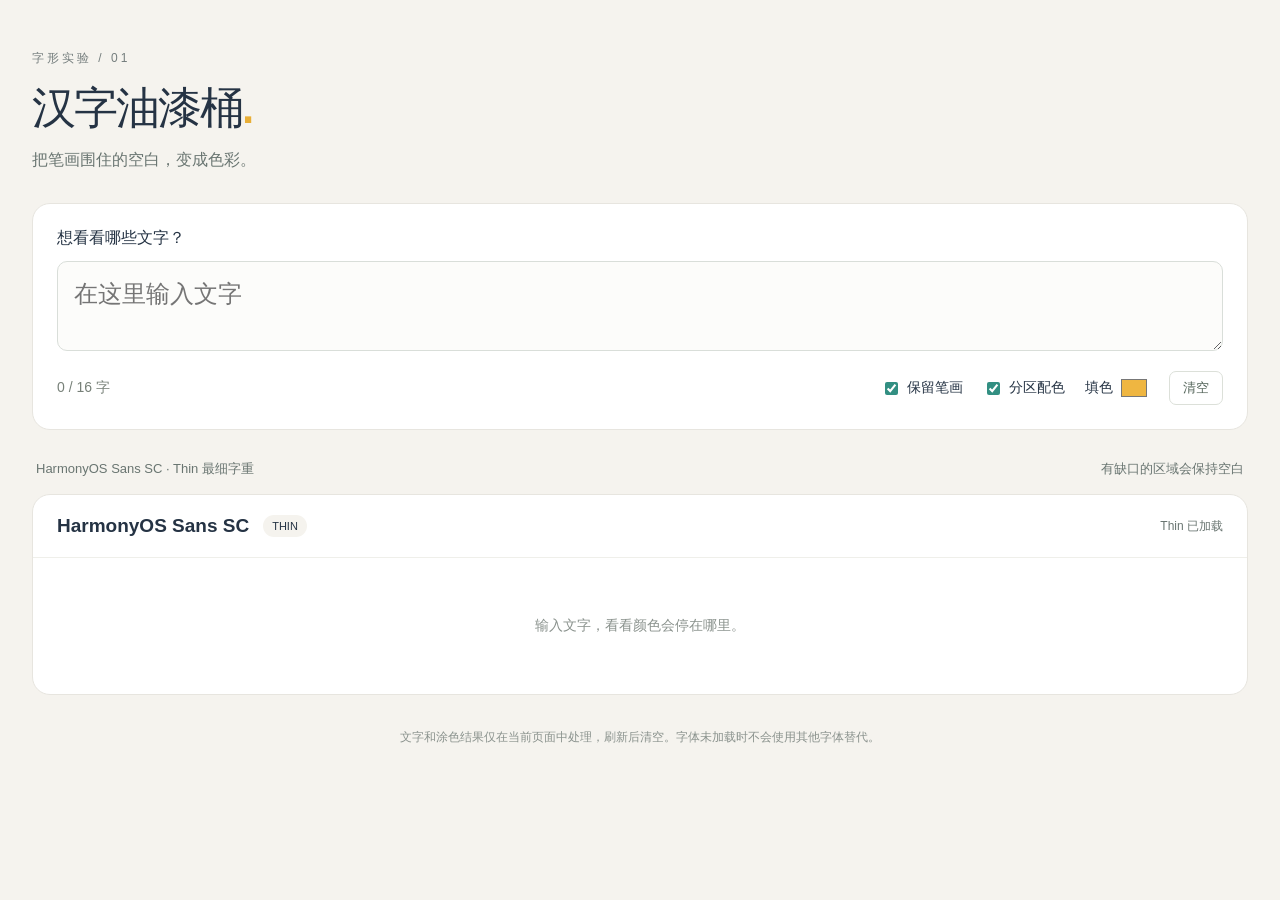
==== hanzi-paint-bucket/public/index.html @ df213ab4 "feat: add hanzi paint bucket and private puzzle generation" ====
<!doctype html>
<html lang="zh-CN">
<meta charset="utf-8">
<meta name="viewport" content="width=device-width, initial-scale=1">
<title>汉字油漆桶 · 字体实验室</title>
<link rel="stylesheet" href="./style.css">
<main>
  <header><span class="eyebrow">字形实验 / 01</span><h1>汉字油漆桶<span class="dot">.</span></h1><p>把笔画围住的空白，变成色彩。</p></header>
  <section class="controls" aria-label="输入与显示设置">
    <label for="text">想看看哪些文字？</label>
    <textarea id="text" rows="2" placeholder="在这里输入文字" autocomplete="off" spellcheck="false"></textarea>
    <div class="toolbar"><span id="count">最多显示 16 个非空白字符</span><label><input id="ink" type="checkbox" checked> 保留笔画</label><label><input id="multi" type="checkbox" checked> 分区配色</label><label class="color">填色 <input id="color" type="color" value="#efb641"></label><button id="clear" type="button">清空</button></div>
  </section>
  <p class="note">HarmonyOS Sans SC · Thin 最细字重<span>有缺口的区域会保持空白</span></p>
  <div id="results"></div>
  <footer>文字和涂色结果仅在当前页面中处理，刷新后清空。字体未加载时不会使用其他字体替代。</footer>
</main>
<script type="module" src="./app.js"></script>
</html>
---- hanzi-paint-bucket/public/style.css ----
:root{font-family:"Segoe UI","Microsoft YaHei",sans-serif;color:#253344;background:#f5f3ee;font-synthesis:none}*{box-sizing:border-box}body{margin:0}main{max-width:1280px;margin:auto;padding:48px 32px}header{margin-bottom:32px}.eyebrow{color:#747d7d;font-size:12px;letter-spacing:3px}h1{font-size:44px;letter-spacing:-2px;margin:12px 0}.dot{color:#e8ae36}header p{color:#697571;margin:0}.controls{background:#fff;border:1px solid #e7e5df;border-radius:18px;padding:24px}.controls>label{display:block;font-weight:600;margin-bottom:12px}textarea{width:100%;resize:vertical;border:1px solid #d9ded9;border-radius:10px;padding:16px;font:24px inherit;font-size:24px;background:#fcfcfa;color:inherit;min-height:90px}textarea:focus{outline:2px solid #49a99c;outline-offset:2px}.toolbar{display:flex;gap:20px;align-items:center;flex-wrap:wrap;margin-top:16px;font-size:14px}.toolbar>span{margin-right:auto;color:#778078}.toolbar label{display:flex;gap:6px;align-items:center}input{accent-color:#328f82}input[type=color]{width:30px;height:26px;padding:0;border:0;background:none}button,.upload{cursor:pointer;border:1px solid #dce0d9;background:white;color:#536459;padding:7px 13px;border-radius:7px;font-size:13px}.note{display:flex;justify-content:space-between;color:#697571;font-size:13px;margin:30px 4px 16px}.font-panel{background:white;border:1px solid #e7e5df;border-radius:18px;margin-bottom:20px;overflow:hidden}.panel-head{display:flex;align-items:center;gap:14px;padding:20px 24px;border-bottom:1px solid #efefea;flex-wrap:wrap}h2{margin:0;font-size:19px;font-weight:600}.badge{font-size:11px;background:#f5f3ee;padding:5px 9px;border-radius:20px}.status{margin-left:auto;font-size:12px;color:#697571}.status.error{color:#a35034}.upload input{max-width:180px;font-size:12px}.glyphs{display:grid;grid-template-columns:repeat(auto-fill,minmax(150px,1fr));padding:20px;gap:10px}.glyphs canvas{width:100%;max-width:200px;aspect-ratio:1;display:block;margin:auto}.empty{color:#8a928d;font-size:14px;padding:25px;grid-column:1/-1;text-align:center}footer{text-align:center;color:#8a928d;font-size:12px;margin-top:32px;line-height:1.8}@media(max-width:600px){main{padding:28px 16px}h1{font-size:36px}.controls{padding:18px}.note{display:block;line-height:1.8}.note span{display:block}.glyphs{grid-template-columns:repeat(2,minmax(0,1fr));padding:10px}.panel-head{padding:16px}.status{margin-left:0}.toolbar{gap:12px}.toolbar>span{width:100%}}
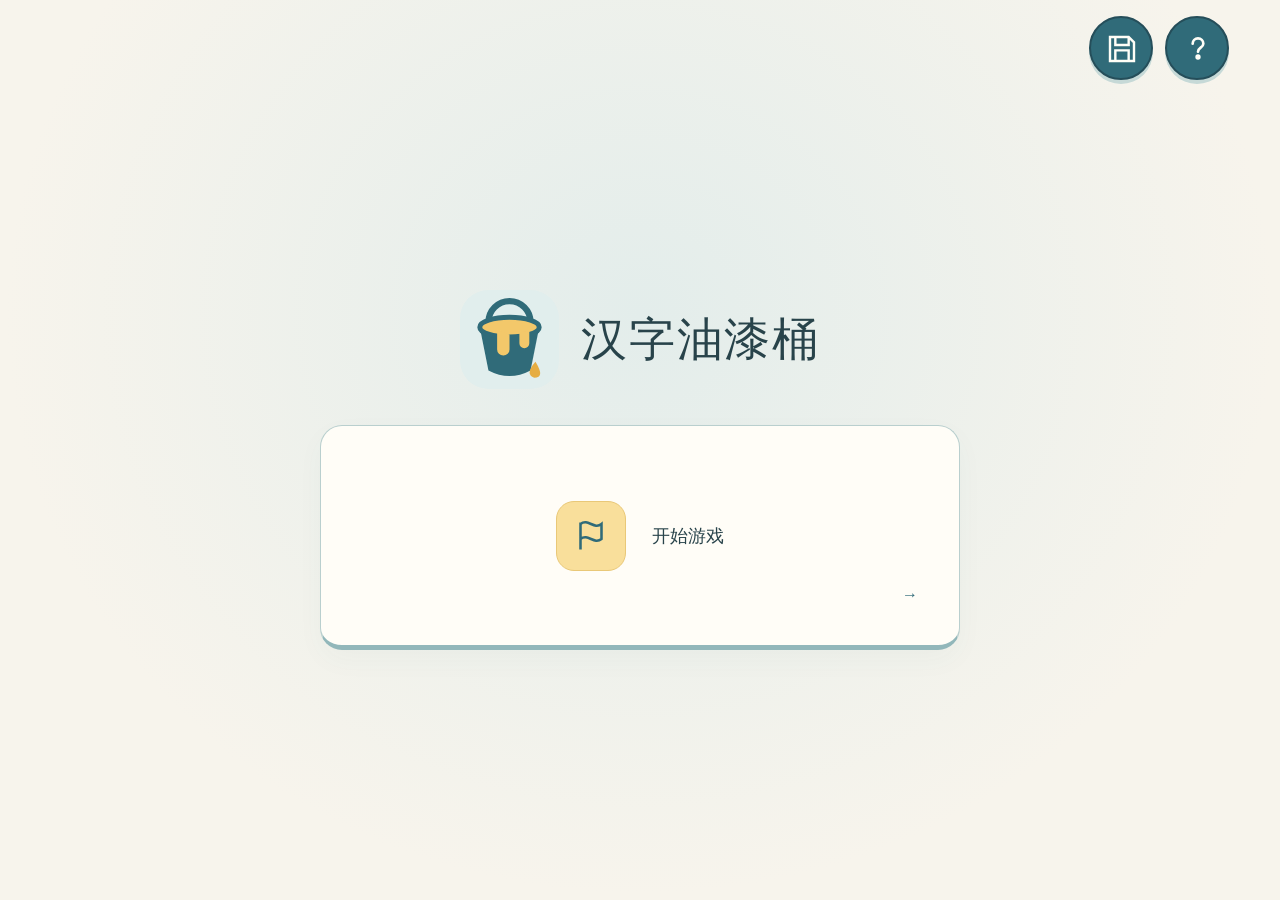
==== commit 2c270937: "feat(hanzi-paint-bucket): add encrypted campaign game and Pages deployment" ====
--- a/hanzi-paint-bucket/public/index.html
+++ b/hanzi-paint-bucket/public/index.html
@@ -1,19 +1,7 @@
-<!doctype html>
-<html lang="zh-CN">
-<meta charset="utf-8">
-<meta name="viewport" content="width=device-width, initial-scale=1">
-<title>汉字油漆桶 · 字体实验室</title>
-<link rel="stylesheet" href="./style.css">
-<main>
-  <header><span class="eyebrow">字形实验 / 01</span><h1>汉字油漆桶<span class="dot">.</span></h1><p>把笔画围住的空白，变成色彩。</p></header>
-  <section class="controls" aria-label="输入与显示设置">
-    <label for="text">想看看哪些文字？</label>
-    <textarea id="text" rows="2" placeholder="在这里输入文字" autocomplete="off" spellcheck="false"></textarea>
-    <div class="toolbar"><span id="count">最多显示 16 个非空白字符</span><label><input id="ink" type="checkbox" checked> 保留笔画</label><label><input id="multi" type="checkbox" checked> 分区配色</label><label class="color">填色 <input id="color" type="color" value="#efb641"></label><button id="clear" type="button">清空</button></div>
-  </section>
-  <p class="note">HarmonyOS Sans SC · Thin 最细字重<span>有缺口的区域会保持空白</span></p>
-  <div id="results"></div>
-  <footer>文字和涂色结果仅在当前页面中处理，刷新后清空。字体未加载时不会使用其他字体替代。</footer>
-</main>
-<script type="module" src="./app.js"></script>
-</html>
+<!doctype html><html lang="zh-CN"><head><meta charset="utf-8"><meta name="viewport" content="width=device-width,initial-scale=1"><meta name="theme-color" content="#f7f4ec"><title>汉字油漆桶</title><link rel="icon" href="./bucket.svg" type="image/svg+xml"><link rel="stylesheet" href="./style.css"><script>if(!location.pathname.endsWith('/')&&!location.pathname.endsWith('/index.html'))location.replace(location.pathname+'/'+location.search+location.hash);</script><script type="module" src="./game.mjs"></script></head><body><main class="shell">
+<div class="utility-actions"><button id="save-open" class="help-button" aria-label="导入导出存档" aria-haspopup="dialog"><svg aria-hidden="true" viewBox="0 0 24 24" fill="none" stroke="currentColor" stroke-width="1.8"><path d="M5 3h12l4 4v14H3V3h2Zm2 0v6h10V3M7 21v-8h10v8"/></svg></button><button id="help-open" class="help-button" aria-label="玩法帮助" aria-haspopup="dialog"><svg aria-hidden="true" viewBox="0 0 24 24" fill="none" stroke="currentColor" stroke-width="2" stroke-linecap="round"><path d="M8 8a4 4 0 0 1 8 0c0 3-4 3-4 6"/><circle cx="12" cy="18" r="1" fill="currentColor"/></svg></button></div>
+<section id="home" class="view"><header class="home-brand"><img class="brand-mark" src="./bucket.svg" alt="" width="80" height="80"><h1>汉字油漆桶</h1></header><div class="choices"><a class="choice" href="#levels"><span class="choice-icon" aria-hidden="true"><svg viewBox="0 0 24 24" fill="none" stroke="currentColor" stroke-width="1.7"><path d="M5 21V3m0 1c5-4 9 4 14 0v10c-5 4-9-4-14 0"/></svg></span><span class="choice-label">开始游戏</span><span class="choice-arrow" aria-hidden="true">→</span></a></div></section>
+<section id="levels" class="view" hidden><a class="back" href="#home" aria-label="返回首页"><svg aria-hidden="true" viewBox="0 0 24 24" fill="none" stroke="currentColor" stroke-width="2" stroke-linecap="round" stroke-linejoin="round"><path d="m12 5-7 7 7 7M5 12h14"/></svg></a><div class="view-top"><div class="play-heading"><h1 tabindex="-1">选择关卡</h1><span id="levels-count" class="level-count"></span></div></div><div id="level-grid" class="level-grid" aria-label="关卡"></div><nav class="level-pages" aria-label="关卡分页"><button id="page-previous">← 上一页</button><select id="page-select" aria-label="关卡范围"></select><button id="page-next">下一页 →</button></nav><p id="levels-status" role="status"></p><button id="retry" class="primary" hidden>重试</button></section>
+<section id="play" class="view" hidden><a class="back" href="#levels" aria-label="返回选关"><svg aria-hidden="true" viewBox="0 0 24 24" fill="none" stroke="currentColor" stroke-width="2" stroke-linecap="round" stroke-linejoin="round"><path d="m12 5-7 7 7 7M5 12h14"/></svg></a><div class="view-top"><div class="play-heading"><h1 id="level-title" tabindex="-1"></h1><span id="level-count" class="level-count"></span></div></div><progress id="progress" aria-label="闯关进度" value="0" max="1"></progress><form id="puzzle-form" autocomplete="off"><div id="board" class="paint-board" role="group" aria-label="根据涂色猜词"></div><div class="answer-actions"><input id="word-entry" type="text" aria-label="输入完整词语" autocomplete="off" spellcheck="false" enterkeyhint="done"><p id="feedback" class="feedback" role="status" aria-live="polite"></p><button id="submit" class="primary" type="submit">提交</button><div id="next" class="advance-indicator" hidden aria-hidden="true"><span></span></div></div></form><nav id="level-nav" class="level-nav" aria-label="关卡导航"><button id="previous">← 上一关</button><button id="reveal" hidden>查看答案</button><button id="review-next">下一关 →</button></nav></section>
+<section id="complete" class="view" hidden><a class="back" href="#levels" aria-label="返回选关"><svg aria-hidden="true" viewBox="0 0 24 24" fill="none" stroke="currentColor" stroke-width="2" stroke-linecap="round" stroke-linejoin="round"><path d="m12 5-7 7 7 7M5 12h14"/></svg></a><div class="complete-panel"><img src="./bucket.svg" width="120" height="120" alt=""><h1 tabindex="-1">恭喜，全部通关！</h1><p id="complete-count" class="level-count"></p></div></section></main><div id="save-warning" class="save-warning" role="status" hidden>进度尚未保存，请导出存档<button id="warning-export">导出存档</button></div>
+<dialog id="help-dialog" aria-labelledby="help-title"><form method="dialog" class="help-heading"><h2 id="help-title">怎么玩</h2><button class="help-close" aria-label="关闭">×</button></form><p>把汉字的封闭区域涂满，隐藏笔画。<br>根据留下的色块，猜出原来的词语。</p><div id="help-demo" role="img" aria-label="教学示例：回答的封闭区域涂色"></div><p class="help-word">回答</p><p id="help-status" role="status"></p></dialog><dialog id="save-dialog" aria-labelledby="save-title"><form method="dialog" class="help-heading"><h2 id="save-title">存档</h2><button class="help-close" aria-label="关闭">×</button></form><label for="save-code">复制存档码，或粘贴后导入。</label><textarea id="save-code" rows="5" maxlength="65536" spellcheck="false"></textarea><div class="save-actions"><button id="save-export" class="primary">导出并复制</button><button id="save-import" class="primary">导入存档</button></div><p id="save-status" role="status"></p></dialog></body></html>
--- a/hanzi-paint-bucket/public/style.css
+++ b/hanzi-paint-bucket/public/style.css
@@ -1 +1,212 @@
-:root{font-family:"Segoe UI","Microsoft YaHei",sans-serif;color:#253344;background:#f5f3ee;font-synthesis:none}*{box-sizing:border-box}body{margin:0}main{max-width:1280px;margin:auto;padding:48px 32px}header{margin-bottom:32px}.eyebrow{color:#747d7d;font-size:12px;letter-spacing:3px}h1{font-size:44px;letter-spacing:-2px;margin:12px 0}.dot{color:#e8ae36}header p{color:#697571;margin:0}.controls{background:#fff;border:1px solid #e7e5df;border-radius:18px;padding:24px}.controls>label{display:block;font-weight:600;margin-bottom:12px}textarea{width:100%;resize:vertical;border:1px solid #d9ded9;border-radius:10px;padding:16px;font:24px inherit;font-size:24px;background:#fcfcfa;color:inherit;min-height:90px}textarea:focus{outline:2px solid #49a99c;outline-offset:2px}.toolbar{display:flex;gap:20px;align-items:center;flex-wrap:wrap;margin-top:16px;font-size:14px}.toolbar>span{margin-right:auto;color:#778078}.toolbar label{display:flex;gap:6px;align-items:center}input{accent-color:#328f82}input[type=color]{width:30px;height:26px;padding:0;border:0;background:none}button,.upload{cursor:pointer;border:1px solid #dce0d9;background:white;color:#536459;padding:7px 13px;border-radius:7px;font-size:13px}.note{display:flex;justify-content:space-between;color:#697571;font-size:13px;margin:30px 4px 16px}.font-panel{background:white;border:1px solid #e7e5df;border-radius:18px;margin-bottom:20px;overflow:hidden}.panel-head{display:flex;align-items:center;gap:14px;padding:20px 24px;border-bottom:1px solid #efefea;flex-wrap:wrap}h2{margin:0;font-size:19px;font-weight:600}.badge{font-size:11px;background:#f5f3ee;padding:5px 9px;border-radius:20px}.status{margin-left:auto;font-size:12px;color:#697571}.status.error{color:#a35034}.upload input{max-width:180px;font-size:12px}.glyphs{display:grid;grid-template-columns:repeat(auto-fill,minmax(150px,1fr));padding:20px;gap:10px}.glyphs canvas{width:100%;max-width:200px;aspect-ratio:1;display:block;margin:auto}.empty{color:#8a928d;font-size:14px;padding:25px;grid-column:1/-1;text-align:center}footer{text-align:center;color:#8a928d;font-size:12px;margin-top:32px;line-height:1.8}@media(max-width:600px){main{padding:28px 16px}h1{font-size:36px}.controls{padding:18px}.note{display:block;line-height:1.8}.note span{display:block}.glyphs{grid-template-columns:repeat(2,minmax(0,1fr));padding:10px}.panel-head{padding:16px}.status{margin-left:0}.toolbar{gap:12px}.toolbar>span{width:100%}}
+:root { font-family:"PingFang SC","Microsoft YaHei",sans-serif; color:#28434a; background:#f7f4ec; font-synthesis:none; --green:#306b79; --muted:#737f72; --line:#d9e0d2; --ui:clamp(16px,1.05vw,18px); --small:clamp(14px,1vw,16px); --emphasis:clamp(18px,1.25vw,22px); --heading:clamp(22px,1.5vw,26px); }
+* { box-sizing:border-box; } body { margin:0; background:radial-gradient(ellipse at 50% 35%,#e3edeb,transparent 70%); }
+button,input,select { font:inherit; } button,a,input { -webkit-tap-highlight-color:transparent; } a { color:inherit; text-decoration:none; } button { cursor:pointer; } button:disabled { cursor:default; } [hidden] { display:none!important; }
+button:focus-visible,a:focus-visible,select:focus-visible { outline:3px solid #98b897; outline-offset:4px; } h1:focus { outline:none; }
+.shell { width:min(1400px,100%); height:100dvh; min-height:320px; margin:auto; padding:16px clamp(16px,4vw,56px) 20px; display:flex; flex-direction:column; gap:18px; }
+.home-brand { display:flex; align-items:center; justify-content:center; gap:clamp(14px,2vw,22px); font-size:clamp(32px,4vw,46px); font-weight:650; letter-spacing:.04em; flex-shrink:0; }
+.brand-mark { display:block; width:clamp(72px,11dvh,104px); height:auto; flex-shrink:0; }
+.view { flex:1; min-height:0; }.heading { margin:0; }.eyebrow { display:inline-block; color:var(--green); font-size:var(--small); font-weight:600; letter-spacing:.1em; }
+h1 { font-size:var(--heading); font-weight:650; letter-spacing:.04em; margin:6px 0 0; }
+#home,#types,#endless-types { display:flex; flex-direction:column; justify-content:center; gap:clamp(20px,4dvh,44px); padding:0 clamp(0px,3vw,40px) 4dvh; } #types>.back,#endless-types>.back { align-self:flex-start; }
+.choices { display:grid; grid-template-columns:repeat(2,minmax(0,1fr)); gap:24px; }
+.choice { position:relative; min-width:0; min-height:210px; height:clamp(210px,34dvh,380px); border:1px solid #b9cfce; border-bottom:5px solid #92b7ba; background:#fffdf7; border-radius:22px; display:flex; flex-direction:column; align-items:flex-start; justify-content:center; text-align:left; padding:clamp(24px,4vw,48px); gap:26px; box-shadow:0 10px 28px #306b7909; transition:transform .15s,box-shadow .15s; }
+.choice:not(:disabled):hover { transform:translateY(-3px); box-shadow:0 14px 32px #306b7914; }.choice:not(:disabled):active { transform:translateY(2px); }
+.choice-icon { width:70px; height:70px; display:grid; place-items:center; background:#e1eeed; color:var(--green); border:1px solid #c6d9d7; border-radius:18px; font-size:44px; }.choice-icon svg { width:36px; height:36px; }.type-icon { font-family:serif; font-size:36px; }
+.choice-label { font-size:var(--emphasis); font-weight:650; }.choice-label small { display:block; font-size:var(--ui); font-weight:600; color:var(--green); margin-top:10px; }
+.choice-arrow { position:absolute; right:30px; bottom:32px; width:27px; height:27px; color:var(--green); }
+.choice:disabled { color:#90998a; background:#eeefe7; border-color:#d9dfd2; box-shadow:none; }.choice:disabled .choice-icon { color:#9fa995; background:#e7eadd; border-color:#dce2d3; }
+.badge { position:absolute; top:24px; right:24px; font-size:var(--small); padding:6px 10px; border:1px solid #cdd5c5; border-radius:20px; white-space:nowrap; }
+.back,.level-pages button,.level-pages select { display:inline-flex; align-items:center; justify-content:center; min-height:42px; padding:9px 16px; border:1px solid #bacdb0; border-bottom-width:3px; border-radius:10px; background:#e1eeed; color:var(--green); font-size:var(--ui); font-weight:600; white-space:nowrap; }
+.back:hover,.level-pages button:not(:disabled):hover { background:#dce8d2; }.back:active,.level-pages button:not(:disabled):active { transform:translateY(1px); }
+.view-top { display:flex; align-items:center; gap:24px; }.play-heading { display:flex; justify-content:space-between; align-items:center; gap:12px; flex:1; }.play-heading h1 { font-size:var(--heading); }
+.level-count { font-size:var(--emphasis); font-weight:700; font-variant-numeric:tabular-nums; color:var(--green); white-space:nowrap; padding:10px 16px; background:#e1eeed; border:1px solid #c6d9d7; border-radius:12px; }
+#play { display:grid; grid-template-rows:auto 7px minmax(min-content,1fr) auto; gap:16px; }
+#play.endless-play { grid-template-rows:auto minmax(min-content,1fr); }
+progress { width:100%; height:7px; border:0; background:#dce3d4; display:block; border-radius:8px; overflow:hidden; }progress::-webkit-progress-bar { background:#dce3d4; }progress::-webkit-progress-value { background:var(--green); border-radius:8px; }progress::-moz-progress-bar { background:var(--green); }
+#puzzle-form { display:flex; flex-direction:column; align-items:center; justify-content:center; padding:18px; border:1px solid #d6dfda; border-radius:24px; background:radial-gradient(circle,#e4ded0 1px,transparent 1px) center / 22px 22px,#fffdf7; box-shadow:inset 0 2px 0 #fff,0 8px 24px #306b7906; }
+.board { margin:auto 0; --size:clamp(180px,min(66vw,calc(100dvh - 430px)),620px); display:grid; width:var(--size); height:var(--size); grid-template-columns:1fr .55fr 1.2fr .55fr 1fr; grid-template-rows:1fr .55fr 1.2fr .55fr 1fr; align-items:center; justify-items:center; }
+.clue { display:grid; place-items:center; width:calc(var(--size) * .215); height:calc(var(--size) * .215); font-family:"Kaiti SC","KaiTi","STKaiti","Songti SC",serif; font-size:clamp(28px,calc(var(--size) * .115),56px); line-height:1; background:#fffef8; border:1px solid #d4dccb; border-bottom:4px solid #d4dccb; border-radius:16%; box-shadow:0 3px 8px #306b7907; }.clue:empty { visibility:hidden; }
+.top { grid-area:1/3; }.down-one { grid-area:2/3; }.left { grid-area:3/1; }.right-one { grid-area:3/2; }
+.entry { grid-area:3/3; width:100%; height:100%; min-width:0; border:2px solid #7c9a7f; border-bottom-width:5px; border-radius:16%; background:#eff5e8; text-align:center; font-family:"Kaiti SC","KaiTi",serif; font-size:clamp(28px,calc(var(--size) * .115),56px); color:var(--green); padding:0; caret-color:var(--green); outline:none; box-shadow:0 0 0 5px #e4ebdc; }
+.entry:focus { border-color:var(--green); box-shadow:0 0 0 5px #d6e4cd; }.entry:disabled { opacity:.6; }.entry[aria-invalid=true] { border-color:#ac644f; animation:nudge .2s ease-in-out; }.entry.solved { background:#d9e9cc; border-color:var(--green); animation:pop .25s ease-out; }
+.entry[aria-invalid=true]:focus { box-shadow:0 0 0 5px #f0ded8; }
+.right-two { grid-area:3/4; }.right { grid-area:3/5; }.down-two { grid-area:4/3; }.bottom { grid-area:5/3; }.arrow { font-family:Arial,sans-serif; font-size:calc(var(--size) * .08); color:#8c9e80; }
+.feedback { min-height:22px; margin:10px 0 8px; font-size:var(--ui); font-weight:600; color:var(--muted); }.feedback.error { color:#a55340; }.feedback.success { color:var(--green); }
+.primary { display:block; border:0; border-bottom:4px solid #254e5a; border-radius:12px; background:var(--green); color:#fffef7; padding:12px 28px; width:clamp(210px,26vw,340px); text-align:center; font-size:var(--ui); font-weight:600; box-shadow:0 4px 0 #d9e2d0; transition:transform .12s; }.primary:hover { background:#397d8c; }.primary:active { transform:translateY(2px); }.primary:disabled { opacity:.45; }
+.level-nav { display:flex; justify-content:center; }.level-nav button,.text-button { border:0; background:none; color:var(--green); padding:4px 12px; font-size:var(--ui); min-height:30px; }.level-nav button:disabled { opacity:.35; }
+#complete { display:flex; flex-direction:column; justify-content:center; align-items:center; text-align:center; gap:24px; }#complete .level-count { display:inline-block; margin:24px 0 0; }
+#levels { display:flex; flex-direction:column; gap:18px; }.level-grid { display:grid; grid-template-columns:repeat(var(--columns,8),minmax(0,1fr)); grid-auto-rows:minmax(44px,1fr); gap:12px; flex:1; min-height:0; }
+.level-tile { position:relative; min-width:0; border:1px solid #b9cfce; border-bottom:4px solid #b6c7ac; border-radius:12px; background:#fffdf7; color:var(--green); font-size:var(--emphasis); font-weight:650; font-variant-numeric:tabular-nums; }
+.level-tile:not(:disabled):hover { background:#eaf2e1; }.level-tile:not(:disabled):active { transform:translateY(2px); }.level-tile:disabled { color:#98a18f; border-color:#dce1d5; background:#eeefe7; border-bottom-width:2px; }
+.level-tile.passed { background:#dce9d2; }.level-tile.passed::after { content:"✓"; position:absolute; right:7px; top:4px; font-size:var(--small); }.level-tile[aria-current] { border:2px solid var(--green); border-bottom-width:5px; box-shadow:0 0 0 3px #d6e4cc; }
+.level-pages { display:flex; align-items:center; justify-content:space-between; gap:10px; }.level-pages button:disabled { opacity:.4; }#levels-status { margin:0; font-size:var(--ui); color:var(--muted); }#levels-status:empty { display:none; }
+@keyframes nudge { 25% { transform:translateX(-3px); }75% { transform:translateX(3px); } }@keyframes pop { 50% { transform:scale(1.04); } }
+@media(max-width:600px) {
+  .shell { padding:10px 16px 12px; gap:12px; }
+  #home,#types,#endless-types { padding:0 0 3dvh; gap:24px; }.choices { grid-template-columns:1fr; gap:16px; }.choice { min-height:125px; height:clamp(125px,24dvh,210px); padding:22px; gap:18px; flex-direction:row; align-items:center; justify-content:flex-start; border-radius:18px; }
+  .choice-icon { width:52px; height:52px; border-radius:14px; font-size:32px; flex-shrink:0; }.choice-icon svg { width:28px; height:28px; }.choice-label { font-size:var(--emphasis); }.choice-arrow { right:18px; bottom:auto; width:20px; }.badge { top:12px; right:12px; font-size:var(--small); padding:3px 7px; }
+  .view-top { gap:12px; flex-wrap:wrap; }.view-top>.back { min-height:36px; padding:6px 12px; }.play-heading { flex-basis:100%; }.play-heading h1 { font-size:var(--heading); }.level-count { font-size:var(--emphasis); padding:8px 12px; }.eyebrow { font-size:var(--small); }
+  #play { gap:10px; }#puzzle-form { padding:12px; border-radius:18px; }.board { --size:clamp(140px,min(calc(100vw - 72px),calc(100dvh - 430px)),420px); }.primary { padding:10px 24px; font-size:var(--ui); }.feedback { margin:8px 0; }
+  #levels { gap:12px; }.level-grid { gap:9px; }.level-tile { font-size:var(--ui); border-radius:9px; }.level-pages button,.level-pages select { padding:7px 10px; font-size:var(--small); min-height:38px; }
+}
+@media(max-height:560px) and (min-width:601px) {
+  .shell { padding-top:8px; padding-bottom:8px; gap:8px; }#play { gap:8px; }.play-heading h1 { font-size:var(--heading); }
+  #puzzle-form { display:grid; grid-template-columns:1fr 1fr; grid-template-rows:1fr auto 1fr; column-gap:24px; padding:12px 24px; }.board { --size:clamp(160px,calc(100dvh - 220px),320px); grid-column:1; grid-row:1/4; justify-self:center; }.feedback { grid-column:2; grid-row:1; align-self:end; text-align:center; }.primary { grid-column:2; grid-row:2; width:100%; }
+  #home,#types,#endless-types { gap:14px; padding-bottom:0; }.choice { min-height:160px; height:38dvh; flex-direction:row; align-items:center; padding:24px; }.choice-arrow { right:12px; bottom:14px; }
+}
+.answer-actions { display:flex; flex-direction:column; align-items:center; gap:clamp(14px,2dvh,24px); width:100%; margin-top:18px; padding-bottom:8px; flex-shrink:0; }
+.answer-actions .feedback { margin:0; min-height:max(26px,1.3em); line-height:1.3; font-size:clamp(18px,1.4vw,22px); }
+.answer-actions .primary { font-size:clamp(18px,1.4vw,22px); min-height:64px; width:min(100%,440px); padding:16px 28px; }
+@media(max-width:600px) { .answer-actions { margin-top:12px; padding-bottom:4px; }.answer-actions .primary { min-height:64px; width:100%; padding:16px 24px; font-size:20px; } }
+@media(max-height:560px) and (min-width:601px) { .answer-actions { grid-column:2; grid-row:1/4; align-self:center; margin:0; padding:0; }.answer-actions .feedback { align-self:auto; }.answer-actions .primary { width:100%; } }
+.advance-indicator { min-height:64px; width:min(100%,440px); display:flex; align-items:center; justify-content:center; }
+.advance-indicator span { display:block; width:120px; height:5px; background:#dce5d3; border-radius:5px; overflow:hidden; }
+.advance-indicator span::after { content:""; display:block; height:100%; background:var(--green); transform-origin:left; animation:advance-fill var(--advance-duration,.9s) linear both; }
+.board { transition:opacity .2s ease,transform .2s ease; }
+#puzzle-form.arriving .board { animation:board-arrive .2s ease-out; }
+#puzzle-form.departing .board { opacity:0; transform:translateY(-6px); }
+@keyframes advance-fill { from { transform:scaleX(0); } to { transform:scaleX(1); } }
+@keyframes board-arrive { from { opacity:0; transform:translateY(6px); } to { opacity:1; transform:translateY(0); } }
+@media(max-width:600px) { .advance-indicator { min-height:64px; width:100%; } }
+@media(prefers-reduced-motion:reduce) { *,*::before,*::after { transition:none!important; animation:none!important; } #puzzle-form.departing .board { opacity:1; transform:none; } }
+/* Elapsed-time feedback remains visible; reduced motion still disables board movement. */
+@media(prefers-reduced-motion:reduce) { .advance-indicator span::after { animation:advance-fill var(--advance-duration,.9s) linear both!important; } }
+
+@media(max-width:600px) {
+  .back,.view-top>.back { min-height:52px; min-width:104px; padding:12px 18px; font-size:18px; }
+  .level-pages { display:grid; grid-template-columns:1fr auto 1fr; gap:10px; }
+  .level-pages button,.level-pages select { min-height:52px; padding:10px 6px; font-size:16px; }
+  .level-pages select { width:clamp(90px,28vw,140px); }
+  .level-grid { gap:12px; }.level-tile { font-size:20px; border-radius:12px; }
+  .level-nav button,.text-button { min-height:44px; min-width:120px; padding:10px 18px; }
+  .board { --size:clamp(140px,min(calc(100vw - 72px),calc(100dvh - 460px)),420px); }
+}
+@media(max-width:600px) and (max-height:650px) {
+  .shell { gap:8px; }.view-top { gap:8px; }#play { gap:8px; }#puzzle-form { padding:10px; }.answer-actions { margin-top:8px; }
+}
+
+/* Touch targets are shared across orientations, not restricted to narrow screens. */
+.back,.view-top>.back { position:absolute; top:16px; left:clamp(16px,4vw,56px); z-index:2; align-self:flex-start; flex-shrink:0; width:64px; height:64px; min-height:64px; min-width:64px; padding:15px; border-radius:50%; border:2px solid #254e5a; background:var(--green); color:#fffef7; box-shadow:0 4px 0 #c6d9d7; }
+.back:hover { background:#397d8c; }
+.back svg { display:block; width:32px; height:32px; }
+.shell { position:relative; }
+.utility-actions { position:absolute; top:16px; right:clamp(16px,4vw,56px); display:flex; gap:12px; z-index:2; }
+.help-button { width:64px; height:64px; padding:15px; display:grid; place-items:center; border:2px solid #254e5a; border-radius:50%; background:var(--green); color:#fffef7; box-shadow:0 4px 0 #c6d9d7; }
+.help-button:hover { background:#397d8c; }
+.help-button svg { width:32px; height:32px; }
+#help-dialog,#save-dialog { width:min(440px,calc(100vw - 32px)); max-height:calc(100dvh - 32px); padding:24px; border:1px solid #b9cfce; border-radius:24px; background:#fffdf7; color:#28434a; box-shadow:0 16px 60px #163f3430; text-align:center; }
+#help-dialog::backdrop,#save-dialog::backdrop { background:#18392e66; }
+#save-dialog label { display:block; margin:20px 0 12px; font-size:18px; }
+#save-code { display:block; width:100%; resize:vertical; padding:12px; border:1px solid #bacdb0; border-radius:12px; background:#fffef8; color:#28434a; font:16px/1.5 monospace; overflow-wrap:anywhere; }
+.save-actions { display:flex; gap:12px; margin-top:18px; }
+.save-actions .primary { flex:1; min-width:0; width:auto; min-height:56px; padding:12px 6px; font-size:16px; }
+#save-status { min-height:24px; font-size:16px; line-height:1.5; color:var(--green); margin:16px 0 0; }
+.help-heading { display:flex; align-items:center; justify-content:space-between; gap:16px; }
+.help-heading h2 { font-size:24px; margin:0; }
+.help-close { display:grid; place-items:center; width:52px; height:52px; padding:12px; border:1px solid #bacdb0; border-radius:50%; background:#e1eeed; color:var(--green); }
+.help-close svg { width:26px; height:26px; }
+#help-dialog p { font-size:18px; line-height:1.6; margin:16px 0 0; }
+.help-example { --help-size:clamp(160px,34dvh,240px); display:grid; grid-template-columns:1fr .5fr 1fr .5fr 1fr; grid-template-rows:1fr .5fr 1fr .5fr 1fr; width:min(var(--help-size),100%); height:var(--help-size); margin:20px auto; align-items:center; justify-items:center; font-size:32px; }
+.help-example>span:not(.help-arrow) { display:grid; place-items:center; width:100%; height:100%; background:#fffef8; border:1px solid #b9cfce; border-radius:12px; }
+.help-example>span.help-answer { grid-area:3/3; background:#d9e9cc; color:var(--green); border:2px solid var(--green); }
+.help-arrow { color:#7c9171; font-size:24px; }
+.help-tabs { display:flex; gap:8px; padding:4px; margin-top:18px; border:1px solid #d6dfda; border-radius:14px; background:#e1eeed; }
+.help-tabs button { flex:1; min-height:44px; padding:8px 12px; border:0; border-radius:10px; background:transparent; color:var(--green); font-size:18px; font-weight:600; }
+.help-tabs button[aria-selected="true"] { background:var(--green); color:#fffef7; box-shadow:0 2px 4px #163f3414; }
+.help-example-two { width:100%; grid-template-columns:1fr .4fr 1fr .4fr 1fr .4fr 1fr; font-size:clamp(24px,6vw,32px); }
+.help-example.help-example-two>span.help-answer-two { grid-area:3/5; }
+.help-example-two .right { grid-area:3/7; }
+.help-right-three { grid-area:3/6; }
+.help-top-two { grid-area:1/5; }.help-down-three { grid-area:2/5; }
+.help-down-four { grid-area:4/5; }.help-bottom-two { grid-area:5/5; }
+#help-dialog .help-caption { min-height:52px; margin-top:0; font-size:16px; }
+@media(max-height:560px) { #help-dialog { padding:16px; }.help-example { height:160px; width:min(180px,100%); margin:12px auto; font-size:26px; }.help-example-two { width:min(300px,100%); }.help-tabs { margin-top:12px; } }
+#home { padding-top:80px; }
+.choice-icon.type-icon { width:112px; height:88px; padding:8px; flex-shrink:0; }
+.type-icon img { display:block; width:100%; height:100%; }
+.choice:disabled .type-icon img { opacity:.5; }
+@media(max-width:600px) { .choice-icon.type-icon { width:80px; height:72px; padding:5px; } }
+.view-top { flex-direction:column; align-items:stretch; gap:12px; padding-left:0; }
+.view-top .play-heading { flex-basis:auto; }
+#types,#endless-types,#levels,#play { padding-top:80px; }
+.complete-panel { width:min(620px,100%); padding:clamp(28px,5dvh,56px) 20px; border:1px solid #ccd9c1; border-radius:28px; background:radial-gradient(circle,#dce6d4 1px,transparent 1px) center / 24px 24px,#fffdf7; box-shadow:0 12px 40px #306b7910; display:flex; flex-direction:column; align-items:center; gap:14px; }
+.complete-medal { width:clamp(120px,22dvh,190px); height:auto; }
+.complete-panel h1 { font-size:clamp(24px,2.2vw,32px); margin:0; }
+#complete .level-count { margin:8px 0 0; }
+#complete { padding-top:80px; }
+.save-warning { position:fixed; bottom:16px; left:50%; transform:translateX(-50%); width:max-content; max-width:calc(100% - 24px); padding:12px 16px; border:1px solid #b69465; border-radius:14px; background:#fff7e7; color:#64451f; z-index:5; display:flex; align-items:center; gap:16px; box-shadow:0 4px 20px #28434a20; }
+.save-warning button { min-height:44px; border:0; border-radius:8px; background:#306b79; color:white; padding:8px 12px; white-space:nowrap; }
+@media(max-height:560px) and (min-width:601px) { #complete { gap:12px; }.complete-panel { padding:16px; gap:6px; }.complete-medal { width:100px; } }
+.level-pages button,.level-pages select { min-height:52px; font-size:16px; }
+.level-tile { font-size:clamp(20px,1.25vw,22px); }
+.level-nav button,.text-button { min-height:44px; min-width:120px; padding:10px 18px; }
+.level-nav button { min-width:0; flex:0 1 120px; padding:10px 8px; white-space:nowrap; }
+.level-nav { display:grid; grid-template-columns:repeat(3,minmax(0,1fr)); width:min(100%,360px); justify-self:center; }
+#previous { grid-column:1; grid-row:1; }
+#reveal,#hide-answer { grid-column:2; grid-row:1; }
+#review-next { grid-column:3; grid-row:1; }
+#puzzle-form.reviewing #submit[hidden] { display:block!important; visibility:hidden; }
+#puzzle-form.reviewing .entry.solved { animation:none; }
+.answer-actions .primary { font-size:clamp(20px,1.4vw,22px); }
+@media(max-height:560px) and (min-width:601px) {
+  .board { --size:clamp(140px,calc(100dvh - 248px),320px); }
+}
+.two-board {
+  --two-width:min(calc(100vw - 80px),calc(var(--size) * 1.4));
+  width:var(--two-width); height:calc(var(--two-width) * .7);
+  grid-template-columns:1fr .45fr 1fr .45fr 1fr .45fr 1fr;
+  grid-template-rows:1fr .45fr 1fr .45fr 1fr;
+}
+.two-board .clue { width:100%; height:100%; }
+.two-board .clue,.two-board .entry { font-size:clamp(22px,calc(var(--two-width) * .095),56px); }
+.two-board .entry { box-shadow:0 0 0 3px #e4ebdc; }
+.two-board .top-two { grid-area:1/5; }
+.two-board .down-three { grid-area:2/5; }
+.two-board .second-entry { grid-area:3/5; }
+.two-board .right-three { grid-area:3/6; }
+.two-board .right { grid-area:3/7; }
+.two-board .down-four { grid-area:4/5; }
+.two-board .bottom-two { grid-area:5/5; }
+@media(max-height:560px) and (min-width:601px) {
+  .two-board { --two-width:min(calc(45vw - 65px),calc(var(--size) * 1.4)); }
+}
+
+/* Paint clues occupy the original word-kanji play panel. */
+#home .choices {width:min(640px,100%);margin:0 auto;grid-template-columns:1fr}
+#home .heading {text-align:center}
+#home .choice {height:clamp(150px,25dvh,240px);min-height:150px;flex-direction:row;align-items:center;justify-content:center}
+#home .choice-icon {background:#f9df9b;border-color:#e9c878}
+.paint-board {display:flex;align-items:center;justify-content:center;gap:clamp(8px,2vw,24px);width:100%;margin:auto;min-height:0}
+.paint-cell {min-width:0;flex:0 1 200px;text-align:center}
+.paint-cell img,.paint-cell canvas {display:block;width:100%;aspect-ratio:1;object-fit:contain;background:#fffdf8;border:1px solid #d7dfcf;border-radius:18px;margin-bottom:16px}
+.paint-cell input {width:100%;height:clamp(56px,9dvh,80px);text-align:center;font-size:32px;border:2px solid #91b3b7;border-radius:14px;background:#fffef8;color:#28434a;outline:none}
+.paint-cell input:focus {border-color:#306b79;box-shadow:0 0 0 4px #306b7920}
+.paint-board.wrong input {border-color:#b85548;background:#fff0eb}
+.paint-board.correct input {border-color:#306b79;background:#e1eeed}
+#puzzle-form {gap:12px;min-height:320px}
+#levels .level-grid {flex:1}
+#help-demo {display:flex;justify-content:center;gap:16px;margin:24px 0}
+#help-demo canvas {width:42%;aspect-ratio:1;background:white;border:1px solid #d6dfda;border-radius:14px}
+.help-word {font-size:30px!important;letter-spacing:.5em;color:var(--green)}
+#level-nav {display:grid;grid-template-columns:repeat(3,1fr);gap:10px}
+#level-nav button {min-width:0;padding:8px;font-size:16px}
+@media(max-width:600px){.paint-cell img{border-radius:10px;margin-bottom:12px}.paint-cell input{font-size:26px}.paint-board{gap:8px}#puzzle-form{padding:14px;min-height:300px}.home-brand{font-size:32px}}
+@media(max-height:560px) and (min-width:601px){.paint-board{grid-column:1;grid-row:1/4}.paint-cell{flex-basis:140px}.paint-cell input{height:52px}#puzzle-form{min-height:200px}}
+
+.paint-cell {position:relative;container-type:inline-size;aspect-ratio:1;border:1px solid #aabbb8;border-radius:4px;overflow:hidden;background:repeating-linear-gradient(to bottom,#bac7c4 0 5px,transparent 5px 9px) center / 1px 100% no-repeat,repeating-linear-gradient(to right,#bac7c4 0 5px,transparent 5px 9px) center / 100% 1px no-repeat,#fffdf8}
+.paint-cell img {border:0;border-radius:0;background:transparent;margin:0}
+.paint-cell canvas.correct-glyph {display:none;position:absolute;inset:0;width:100%;height:100%;background:transparent;border:0;border-radius:0;margin:0;pointer-events:none}
+.paint-cell.solved canvas.correct-glyph {display:block}
+#word-entry {width:min(100%,440px);height:64px;padding:10px 18px;text-align:center;border:2px solid #91b3b7;border-radius:14px;background:#fffef8;color:#28434a;font-size:26px;outline:none}
+#word-entry::placeholder {font-size:18px;color:#819394}
+#word-entry:focus {border-color:#306b79;box-shadow:0 0 0 4px #306b7920}
+#word-entry.wrong {border-color:#b85548;background:#fff0eb}
+#word-entry.correct {border-color:#306b79;background:#e1eeed}
+.home-brand h1 {font-size:inherit;margin:0}
+#help-demo .paint-cell {flex:0 1 160px}
+#help-demo canvas {display:block;width:100%;height:100%;margin:0;border:0;border-radius:0;background:transparent}
+#help-demo .demo-strokes {position:absolute;inset:0;opacity:0}
+#help-dialog .help-word {opacity:0}
+#help-dialog.demo-ready .demo-strokes,#help-dialog.demo-ready .help-word {animation:help-reveal 5s ease-in-out infinite}
+@keyframes help-reveal {0%,30%,100% {opacity:0} 45%,80% {opacity:1}}
+@media(prefers-reduced-motion:reduce) {#help-dialog.demo-ready .demo-strokes,#help-dialog.demo-ready .help-word {opacity:1;animation:none!important}}
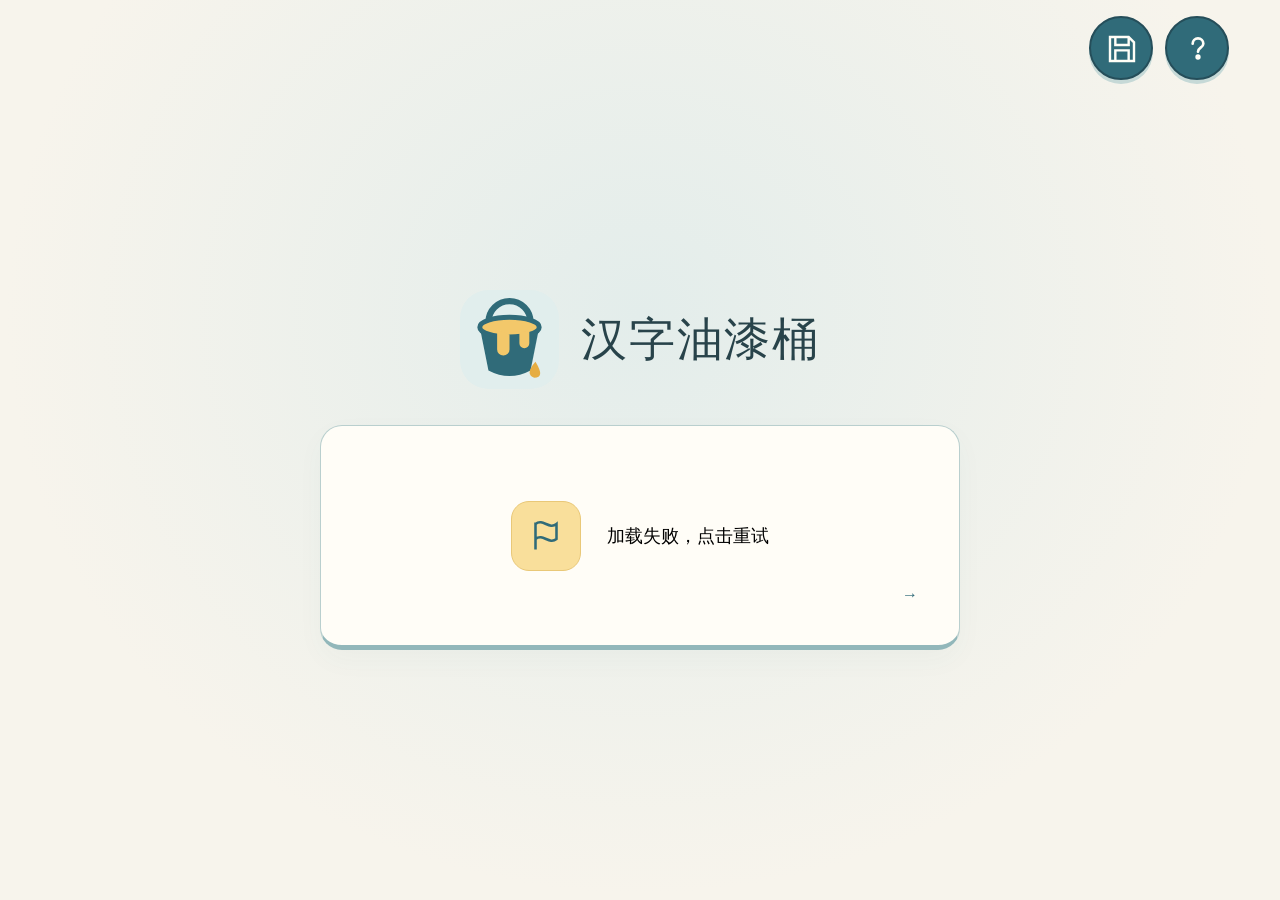
==== commit 8c96b465: "fix(hanzi-paint-bucket): preload game resources before enabling play" ====
--- a/hanzi-paint-bucket/public/index.html
+++ b/hanzi-paint-bucket/public/index.html
@@ -1,6 +1,6 @@
-<!doctype html><html lang="zh-CN"><head><meta charset="utf-8"><meta name="viewport" content="width=device-width,initial-scale=1"><meta name="theme-color" content="#f7f4ec"><title>汉字油漆桶</title><link rel="icon" href="./bucket.svg" type="image/svg+xml"><link rel="stylesheet" href="./style.css"><script>if(!location.pathname.endsWith('/')&&!location.pathname.endsWith('/index.html'))location.replace(location.pathname+'/'+location.search+location.hash);</script><script type="module" src="./game.mjs"></script></head><body><main class="shell">
+<!doctype html><html lang="zh-CN"><head><meta charset="utf-8"><meta name="viewport" content="width=device-width,initial-scale=1"><meta name="theme-color" content="#f7f4ec"><title>汉字油漆桶</title><link rel="icon" href="./bucket.svg" type="image/svg+xml"><link rel="stylesheet" href="./style.css"><script>if(!location.pathname.endsWith('/')&&!location.pathname.endsWith('/index.html'))location.replace(location.pathname+'/'+location.search+location.hash);</script><script type="module" src="./game.mjs?v=preload-1"></script></head><body><main class="shell">
 <div class="utility-actions"><button id="save-open" class="help-button" aria-label="导入导出存档" aria-haspopup="dialog"><svg aria-hidden="true" viewBox="0 0 24 24" fill="none" stroke="currentColor" stroke-width="1.8"><path d="M5 3h12l4 4v14H3V3h2Zm2 0v6h10V3M7 21v-8h10v8"/></svg></button><button id="help-open" class="help-button" aria-label="玩法帮助" aria-haspopup="dialog"><svg aria-hidden="true" viewBox="0 0 24 24" fill="none" stroke="currentColor" stroke-width="2" stroke-linecap="round"><path d="M8 8a4 4 0 0 1 8 0c0 3-4 3-4 6"/><circle cx="12" cy="18" r="1" fill="currentColor"/></svg></button></div>
-<section id="home" class="view"><header class="home-brand"><img class="brand-mark" src="./bucket.svg" alt="" width="80" height="80"><h1>汉字油漆桶</h1></header><div class="choices"><a class="choice" href="#levels"><span class="choice-icon" aria-hidden="true"><svg viewBox="0 0 24 24" fill="none" stroke="currentColor" stroke-width="1.7"><path d="M5 21V3m0 1c5-4 9 4 14 0v10c-5 4-9-4-14 0"/></svg></span><span class="choice-label">开始游戏</span><span class="choice-arrow" aria-hidden="true">→</span></a></div></section>
+<section id="home" class="view"><header class="home-brand"><img class="brand-mark" src="./bucket.svg" alt="" width="80" height="80"><h1>汉字油漆桶</h1></header><div class="choices"><button id="start-game" class="choice" type="button" disabled><span class="choice-icon" aria-hidden="true"><svg viewBox="0 0 24 24" fill="none" stroke="currentColor" stroke-width="1.7"><path d="M5 21V3m0 1c5-4 9 4 14 0v10c-5 4-9-4-14 0"/></svg></span><span id="start-label" class="choice-label" role="status">加载中…</span><span class="choice-arrow" aria-hidden="true">→</span></button></div></section>
 <section id="levels" class="view" hidden><a class="back" href="#home" aria-label="返回首页"><svg aria-hidden="true" viewBox="0 0 24 24" fill="none" stroke="currentColor" stroke-width="2" stroke-linecap="round" stroke-linejoin="round"><path d="m12 5-7 7 7 7M5 12h14"/></svg></a><div class="view-top"><div class="play-heading"><h1 tabindex="-1">选择关卡</h1><span id="levels-count" class="level-count"></span></div></div><div id="level-grid" class="level-grid" aria-label="关卡"></div><nav class="level-pages" aria-label="关卡分页"><button id="page-previous">← 上一页</button><select id="page-select" aria-label="关卡范围"></select><button id="page-next">下一页 →</button></nav><p id="levels-status" role="status"></p><button id="retry" class="primary" hidden>重试</button></section>
 <section id="play" class="view" hidden><a class="back" href="#levels" aria-label="返回选关"><svg aria-hidden="true" viewBox="0 0 24 24" fill="none" stroke="currentColor" stroke-width="2" stroke-linecap="round" stroke-linejoin="round"><path d="m12 5-7 7 7 7M5 12h14"/></svg></a><div class="view-top"><div class="play-heading"><h1 id="level-title" tabindex="-1"></h1><span id="level-count" class="level-count"></span></div></div><progress id="progress" aria-label="闯关进度" value="0" max="1"></progress><form id="puzzle-form" autocomplete="off"><div id="board" class="paint-board" role="group" aria-label="根据涂色猜词"></div><div class="answer-actions"><input id="word-entry" type="text" aria-label="输入完整词语" autocomplete="off" spellcheck="false" enterkeyhint="done"><p id="feedback" class="feedback" role="status" aria-live="polite"></p><button id="submit" class="primary" type="submit">提交</button><div id="next" class="advance-indicator" hidden aria-hidden="true"><span></span></div></div></form><nav id="level-nav" class="level-nav" aria-label="关卡导航"><button id="previous">← 上一关</button><button id="reveal" hidden>查看答案</button><button id="review-next">下一关 →</button></nav></section>
 <section id="complete" class="view" hidden><a class="back" href="#levels" aria-label="返回选关"><svg aria-hidden="true" viewBox="0 0 24 24" fill="none" stroke="currentColor" stroke-width="2" stroke-linecap="round" stroke-linejoin="round"><path d="m12 5-7 7 7 7M5 12h14"/></svg></a><div class="complete-panel"><img src="./bucket.svg" width="120" height="120" alt=""><h1 tabindex="-1">恭喜，全部通关！</h1><p id="complete-count" class="level-count"></p></div></section></main><div id="save-warning" class="save-warning" role="status" hidden>进度尚未保存，请导出存档<button id="warning-export">导出存档</button></div>
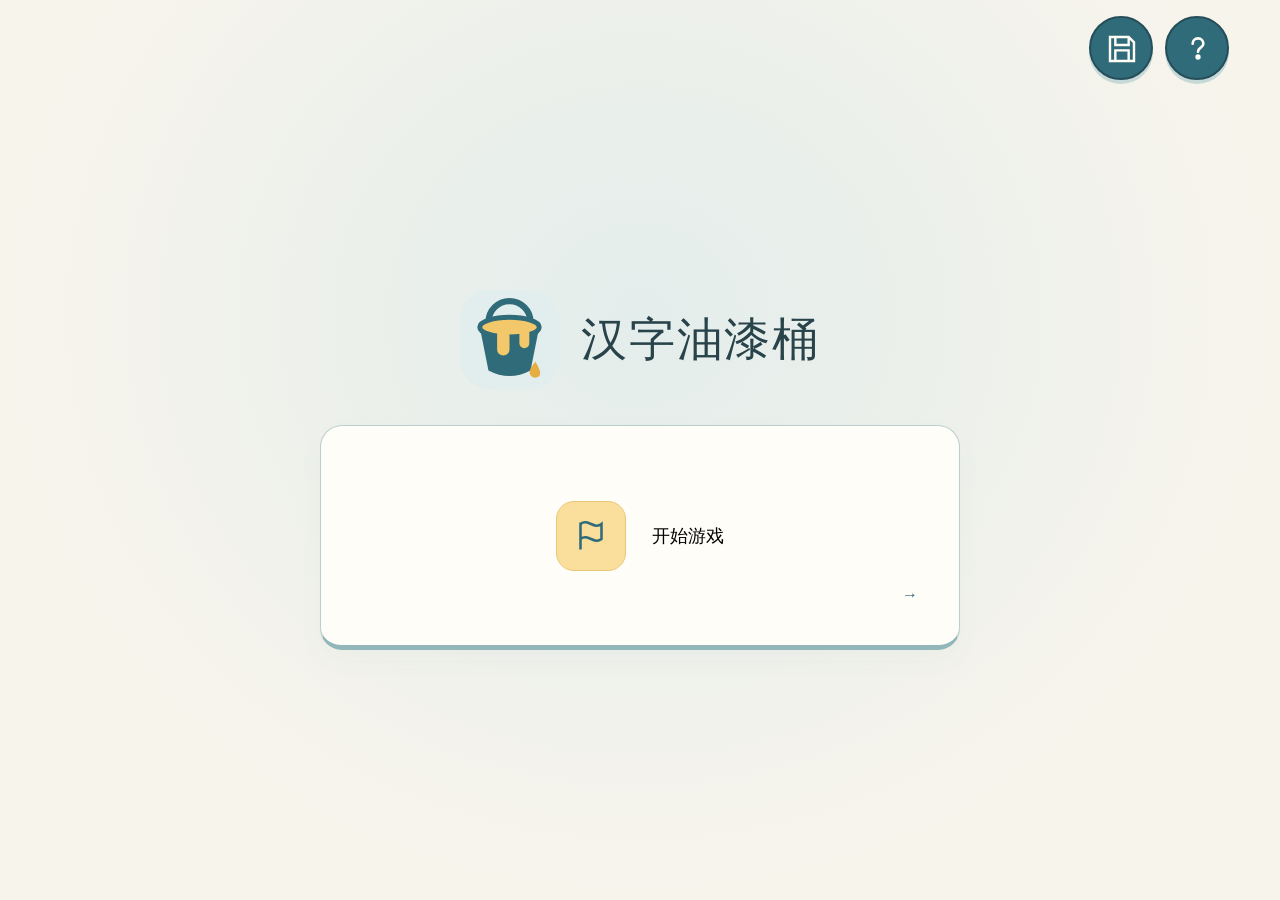
==== commit f1ed1452: "perf(hanzi-paint-bucket): replace font downloads with encrypted vector artwork" ====
--- a/hanzi-paint-bucket/public/index.html
+++ b/hanzi-paint-bucket/public/index.html
@@ -1,4 +1,4 @@
-<!doctype html><html lang="zh-CN"><head><meta charset="utf-8"><meta name="viewport" content="width=device-width,initial-scale=1"><meta name="theme-color" content="#f7f4ec"><title>汉字油漆桶</title><link rel="icon" href="./bucket.svg" type="image/svg+xml"><link rel="stylesheet" href="./style.css"><script>if(!location.pathname.endsWith('/')&&!location.pathname.endsWith('/index.html'))location.replace(location.pathname+'/'+location.search+location.hash);</script><script type="module" src="./game.mjs?v=preload-1"></script></head><body><main class="shell">
+<!doctype html><html lang="zh-CN"><head><meta charset="utf-8"><meta name="viewport" content="width=device-width,initial-scale=1"><meta name="theme-color" content="#f7f4ec"><title>汉字油漆桶</title><link rel="icon" href="./bucket.svg" type="image/svg+xml"><link rel="stylesheet" href="./style.css?v=compact-2"><script>if(!location.pathname.endsWith('/')&&!location.pathname.endsWith('/index.html'))location.replace(location.pathname+'/'+location.search+location.hash);</script><script type="module" src="./game.mjs?v=compact-2"></script></head><body><main class="shell">
 <div class="utility-actions"><button id="save-open" class="help-button" aria-label="导入导出存档" aria-haspopup="dialog"><svg aria-hidden="true" viewBox="0 0 24 24" fill="none" stroke="currentColor" stroke-width="1.8"><path d="M5 3h12l4 4v14H3V3h2Zm2 0v6h10V3M7 21v-8h10v8"/></svg></button><button id="help-open" class="help-button" aria-label="玩法帮助" aria-haspopup="dialog"><svg aria-hidden="true" viewBox="0 0 24 24" fill="none" stroke="currentColor" stroke-width="2" stroke-linecap="round"><path d="M8 8a4 4 0 0 1 8 0c0 3-4 3-4 6"/><circle cx="12" cy="18" r="1" fill="currentColor"/></svg></button></div>
 <section id="home" class="view"><header class="home-brand"><img class="brand-mark" src="./bucket.svg" alt="" width="80" height="80"><h1>汉字油漆桶</h1></header><div class="choices"><button id="start-game" class="choice" type="button" disabled><span class="choice-icon" aria-hidden="true"><svg viewBox="0 0 24 24" fill="none" stroke="currentColor" stroke-width="1.7"><path d="M5 21V3m0 1c5-4 9 4 14 0v10c-5 4-9-4-14 0"/></svg></span><span id="start-label" class="choice-label" role="status">加载中…</span><span class="choice-arrow" aria-hidden="true">→</span></button></div></section>
 <section id="levels" class="view" hidden><a class="back" href="#home" aria-label="返回首页"><svg aria-hidden="true" viewBox="0 0 24 24" fill="none" stroke="currentColor" stroke-width="2" stroke-linecap="round" stroke-linejoin="round"><path d="m12 5-7 7 7 7M5 12h14"/></svg></a><div class="view-top"><div class="play-heading"><h1 tabindex="-1">选择关卡</h1><span id="levels-count" class="level-count"></span></div></div><div id="level-grid" class="level-grid" aria-label="关卡"></div><nav class="level-pages" aria-label="关卡分页"><button id="page-previous">← 上一页</button><select id="page-select" aria-label="关卡范围"></select><button id="page-next">下一页 →</button></nav><p id="levels-status" role="status"></p><button id="retry" class="primary" hidden>重试</button></section>
--- a/hanzi-paint-bucket/public/style.css
+++ b/hanzi-paint-bucket/public/style.css
@@ -186,7 +186,7 @@
 #puzzle-form {gap:12px;min-height:320px}
 #levels .level-grid {flex:1}
 #help-demo {display:flex;justify-content:center;gap:16px;margin:24px 0}
-#help-demo canvas {width:42%;aspect-ratio:1;background:white;border:1px solid #d6dfda;border-radius:14px}
+#help-demo img {width:42%;aspect-ratio:1;background:white;border:1px solid #d6dfda;border-radius:14px}
 .help-word {font-size:30px!important;letter-spacing:.5em;color:var(--green)}
 #level-nav {display:grid;grid-template-columns:repeat(3,1fr);gap:10px}
 #level-nav button {min-width:0;padding:8px;font-size:16px}
@@ -195,8 +195,8 @@
 
 .paint-cell {position:relative;container-type:inline-size;aspect-ratio:1;border:1px solid #aabbb8;border-radius:4px;overflow:hidden;background:repeating-linear-gradient(to bottom,#bac7c4 0 5px,transparent 5px 9px) center / 1px 100% no-repeat,repeating-linear-gradient(to right,#bac7c4 0 5px,transparent 5px 9px) center / 100% 1px no-repeat,#fffdf8}
 .paint-cell img {border:0;border-radius:0;background:transparent;margin:0}
-.paint-cell canvas.correct-glyph {display:none;position:absolute;inset:0;width:100%;height:100%;background:transparent;border:0;border-radius:0;margin:0;pointer-events:none}
-.paint-cell.solved canvas.correct-glyph {display:block}
+.paint-cell .correct-glyph {display:none;position:absolute;inset:0;width:100%;height:100%;background:transparent;border:0;border-radius:0;margin:0;pointer-events:none}
+.paint-cell.solved .correct-glyph {display:block}
 #word-entry {width:min(100%,440px);height:64px;padding:10px 18px;text-align:center;border:2px solid #91b3b7;border-radius:14px;background:#fffef8;color:#28434a;font-size:26px;outline:none}
 #word-entry::placeholder {font-size:18px;color:#819394}
 #word-entry:focus {border-color:#306b79;box-shadow:0 0 0 4px #306b7920}
@@ -204,7 +204,7 @@
 #word-entry.correct {border-color:#306b79;background:#e1eeed}
 .home-brand h1 {font-size:inherit;margin:0}
 #help-demo .paint-cell {flex:0 1 160px}
-#help-demo canvas {display:block;width:100%;height:100%;margin:0;border:0;border-radius:0;background:transparent}
+#help-demo img {display:block;width:100%;height:100%;margin:0;border:0;border-radius:0;background:transparent}
 #help-demo .demo-strokes {position:absolute;inset:0;opacity:0}
 #help-dialog .help-word {opacity:0}
 #help-dialog.demo-ready .demo-strokes,#help-dialog.demo-ready .help-word {animation:help-reveal 5s ease-in-out infinite}
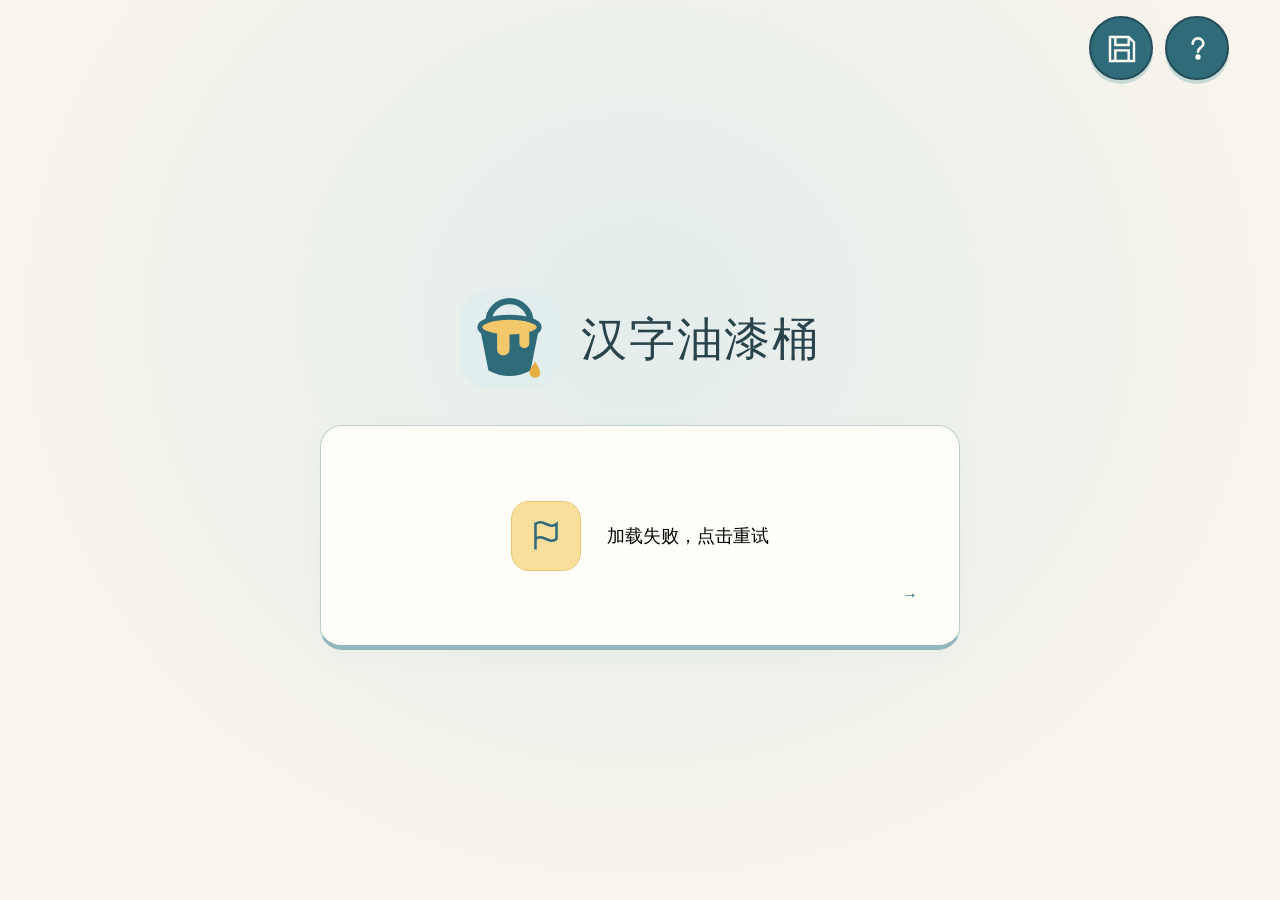
==== commit 08dd12f7: "Update hanzi paint bucket bank and Noto font; reset release progress" ====
--- a/hanzi-paint-bucket/public/index.html
+++ b/hanzi-paint-bucket/public/index.html
@@ -1,4 +1,4 @@
-<!doctype html><html lang="zh-CN"><head><meta charset="utf-8"><meta name="viewport" content="width=device-width,initial-scale=1"><meta name="theme-color" content="#f7f4ec"><title>汉字油漆桶</title><link rel="icon" href="./bucket.svg" type="image/svg+xml"><link rel="stylesheet" href="./style.css?v=compact-2"><script>if(!location.pathname.endsWith('/')&&!location.pathname.endsWith('/index.html'))location.replace(location.pathname+'/'+location.search+location.hash);</script><script type="module" src="./game.mjs?v=compact-2"></script></head><body><main class="shell">
+<!doctype html><html lang="zh-CN"><head><meta charset="utf-8"><meta name="viewport" content="width=device-width,initial-scale=1"><meta name="theme-color" content="#f7f4ec"><title>汉字油漆桶</title><link rel="icon" href="./bucket.svg" type="image/svg+xml"><link rel="stylesheet" href="./style.css?v=20261111-noto-212"><script>if(!location.pathname.endsWith('/')&&!location.pathname.endsWith('/index.html'))location.replace(location.pathname+'/'+location.search+location.hash);</script><script type="module" src="./game.mjs?v=20261111-noto-212"></script></head><body><main class="shell">
 <div class="utility-actions"><button id="save-open" class="help-button" aria-label="导入导出存档" aria-haspopup="dialog"><svg aria-hidden="true" viewBox="0 0 24 24" fill="none" stroke="currentColor" stroke-width="1.8"><path d="M5 3h12l4 4v14H3V3h2Zm2 0v6h10V3M7 21v-8h10v8"/></svg></button><button id="help-open" class="help-button" aria-label="玩法帮助" aria-haspopup="dialog"><svg aria-hidden="true" viewBox="0 0 24 24" fill="none" stroke="currentColor" stroke-width="2" stroke-linecap="round"><path d="M8 8a4 4 0 0 1 8 0c0 3-4 3-4 6"/><circle cx="12" cy="18" r="1" fill="currentColor"/></svg></button></div>
 <section id="home" class="view"><header class="home-brand"><img class="brand-mark" src="./bucket.svg" alt="" width="80" height="80"><h1>汉字油漆桶</h1></header><div class="choices"><button id="start-game" class="choice" type="button" disabled><span class="choice-icon" aria-hidden="true"><svg viewBox="0 0 24 24" fill="none" stroke="currentColor" stroke-width="1.7"><path d="M5 21V3m0 1c5-4 9 4 14 0v10c-5 4-9-4-14 0"/></svg></span><span id="start-label" class="choice-label" role="status">加载中…</span><span class="choice-arrow" aria-hidden="true">→</span></button></div></section>
 <section id="levels" class="view" hidden><a class="back" href="#home" aria-label="返回首页"><svg aria-hidden="true" viewBox="0 0 24 24" fill="none" stroke="currentColor" stroke-width="2" stroke-linecap="round" stroke-linejoin="round"><path d="m12 5-7 7 7 7M5 12h14"/></svg></a><div class="view-top"><div class="play-heading"><h1 tabindex="-1">选择关卡</h1><span id="levels-count" class="level-count"></span></div></div><div id="level-grid" class="level-grid" aria-label="关卡"></div><nav class="level-pages" aria-label="关卡分页"><button id="page-previous">← 上一页</button><select id="page-select" aria-label="关卡范围"></select><button id="page-next">下一页 →</button></nav><p id="levels-status" role="status"></p><button id="retry" class="primary" hidden>重试</button></section>
--- a/hanzi-paint-bucket/public/style.css
+++ b/hanzi-paint-bucket/public/style.css
@@ -1,4 +1,4 @@
-:root { font-family:"PingFang SC","Microsoft YaHei",sans-serif; color:#28434a; background:#f7f4ec; font-synthesis:none; --green:#306b79; --muted:#737f72; --line:#d9e0d2; --ui:clamp(16px,1.05vw,18px); --small:clamp(14px,1vw,16px); --emphasis:clamp(18px,1.25vw,22px); --heading:clamp(22px,1.5vw,26px); }
+:root { font-family:"Noto Sans SC","PingFang SC","Microsoft YaHei",sans-serif; color:#28434a; background:#f7f4ec; font-synthesis:none; --green:#306b79; --muted:#737f72; --line:#d9e0d2; --ui:clamp(16px,1.05vw,18px); --small:clamp(14px,1vw,16px); --emphasis:clamp(18px,1.25vw,22px); --heading:clamp(22px,1.5vw,26px); }
 * { box-sizing:border-box; } body { margin:0; background:radial-gradient(ellipse at 50% 35%,#e3edeb,transparent 70%); }
 button,input,select { font:inherit; } button,a,input { -webkit-tap-highlight-color:transparent; } a { color:inherit; text-decoration:none; } button { cursor:pointer; } button:disabled { cursor:default; } [hidden] { display:none!important; }
 button:focus-visible,a:focus-visible,select:focus-visible { outline:3px solid #98b897; outline-offset:4px; } h1:focus { outline:none; }
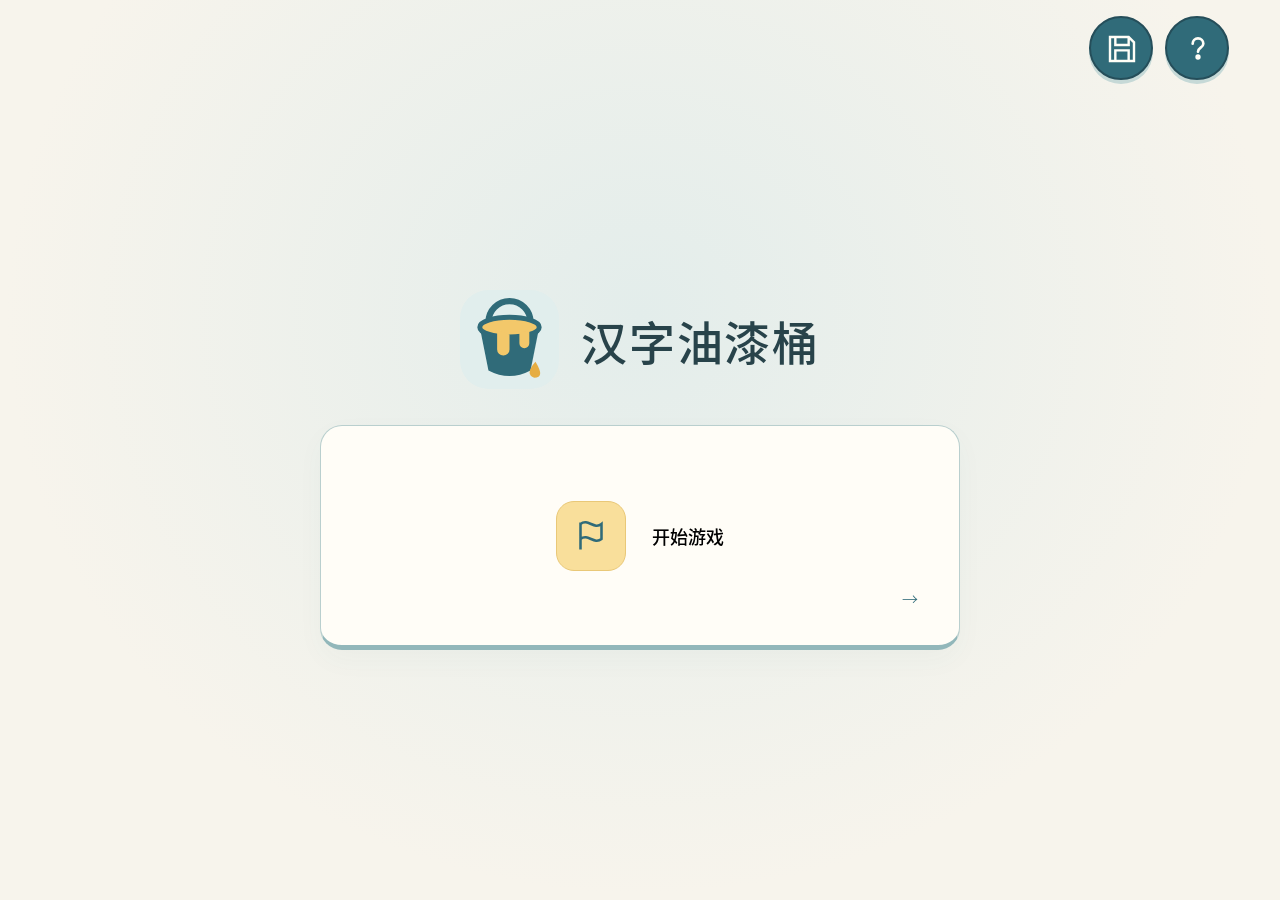
==== commit 0b9e0803: "Release Source Han Light bank with multifont filtering and reset progress" ====
--- a/hanzi-paint-bucket/public/index.html
+++ b/hanzi-paint-bucket/public/index.html
@@ -1,4 +1,4 @@
-<!doctype html><html lang="zh-CN"><head><meta charset="utf-8"><meta name="viewport" content="width=device-width,initial-scale=1"><meta name="theme-color" content="#f7f4ec"><title>汉字油漆桶</title><link rel="icon" href="./bucket.svg" type="image/svg+xml"><link rel="stylesheet" href="./style.css?v=20261111-noto-212"><script>if(!location.pathname.endsWith('/')&&!location.pathname.endsWith('/index.html'))location.replace(location.pathname+'/'+location.search+location.hash);</script><script type="module" src="./game.mjs?v=20261111-noto-212"></script></head><body><main class="shell">
+<!doctype html><html lang="zh-CN"><head><meta charset="utf-8"><meta name="viewport" content="width=device-width,initial-scale=1"><meta name="theme-color" content="#f7f4ec"><title>汉字油漆桶</title><link rel="icon" href="./bucket.svg" type="image/svg+xml"><link rel="stylesheet" href="./style.css?v=20261111-sourcehan-light-v27-release"><script>if(!location.pathname.endsWith('/')&&!location.pathname.endsWith('/index.html'))location.replace(location.pathname+'/'+location.search+location.hash);</script><script type="module" src="./game.mjs?v=20261111-sourcehan-light-v27-release"></script></head><body><main class="shell">
 <div class="utility-actions"><button id="save-open" class="help-button" aria-label="导入导出存档" aria-haspopup="dialog"><svg aria-hidden="true" viewBox="0 0 24 24" fill="none" stroke="currentColor" stroke-width="1.8"><path d="M5 3h12l4 4v14H3V3h2Zm2 0v6h10V3M7 21v-8h10v8"/></svg></button><button id="help-open" class="help-button" aria-label="玩法帮助" aria-haspopup="dialog"><svg aria-hidden="true" viewBox="0 0 24 24" fill="none" stroke="currentColor" stroke-width="2" stroke-linecap="round"><path d="M8 8a4 4 0 0 1 8 0c0 3-4 3-4 6"/><circle cx="12" cy="18" r="1" fill="currentColor"/></svg></button></div>
 <section id="home" class="view"><header class="home-brand"><img class="brand-mark" src="./bucket.svg" alt="" width="80" height="80"><h1>汉字油漆桶</h1></header><div class="choices"><button id="start-game" class="choice" type="button" disabled><span class="choice-icon" aria-hidden="true"><svg viewBox="0 0 24 24" fill="none" stroke="currentColor" stroke-width="1.7"><path d="M5 21V3m0 1c5-4 9 4 14 0v10c-5 4-9-4-14 0"/></svg></span><span id="start-label" class="choice-label" role="status">加载中…</span><span class="choice-arrow" aria-hidden="true">→</span></button></div></section>
 <section id="levels" class="view" hidden><a class="back" href="#home" aria-label="返回首页"><svg aria-hidden="true" viewBox="0 0 24 24" fill="none" stroke="currentColor" stroke-width="2" stroke-linecap="round" stroke-linejoin="round"><path d="m12 5-7 7 7 7M5 12h14"/></svg></a><div class="view-top"><div class="play-heading"><h1 tabindex="-1">选择关卡</h1><span id="levels-count" class="level-count"></span></div></div><div id="level-grid" class="level-grid" aria-label="关卡"></div><nav class="level-pages" aria-label="关卡分页"><button id="page-previous">← 上一页</button><select id="page-select" aria-label="关卡范围"></select><button id="page-next">下一页 →</button></nav><p id="levels-status" role="status"></p><button id="retry" class="primary" hidden>重试</button></section>
--- a/hanzi-paint-bucket/public/style.css
+++ b/hanzi-paint-bucket/public/style.css
@@ -1,4 +1,4 @@
-:root { font-family:"Noto Sans SC","PingFang SC","Microsoft YaHei",sans-serif; color:#28434a; background:#f7f4ec; font-synthesis:none; --green:#306b79; --muted:#737f72; --line:#d9e0d2; --ui:clamp(16px,1.05vw,18px); --small:clamp(14px,1vw,16px); --emphasis:clamp(18px,1.25vw,22px); --heading:clamp(22px,1.5vw,26px); }
+:root { font-weight:300; font-family:"Paint Bucket UI","PingFang SC","Microsoft YaHei",sans-serif; color:#28434a; background:#f7f4ec; font-synthesis:none; --green:#306b79; --muted:#737f72; --line:#d9e0d2; --ui:clamp(16px,1.05vw,18px); --small:clamp(14px,1vw,16px); --emphasis:clamp(18px,1.25vw,22px); --heading:clamp(22px,1.5vw,26px); }
 * { box-sizing:border-box; } body { margin:0; background:radial-gradient(ellipse at 50% 35%,#e3edeb,transparent 70%); }
 button,input,select { font:inherit; } button,a,input { -webkit-tap-highlight-color:transparent; } a { color:inherit; text-decoration:none; } button { cursor:pointer; } button:disabled { cursor:default; } [hidden] { display:none!important; }
 button:focus-visible,a:focus-visible,select:focus-visible { outline:3px solid #98b897; outline-offset:4px; } h1:focus { outline:none; }
